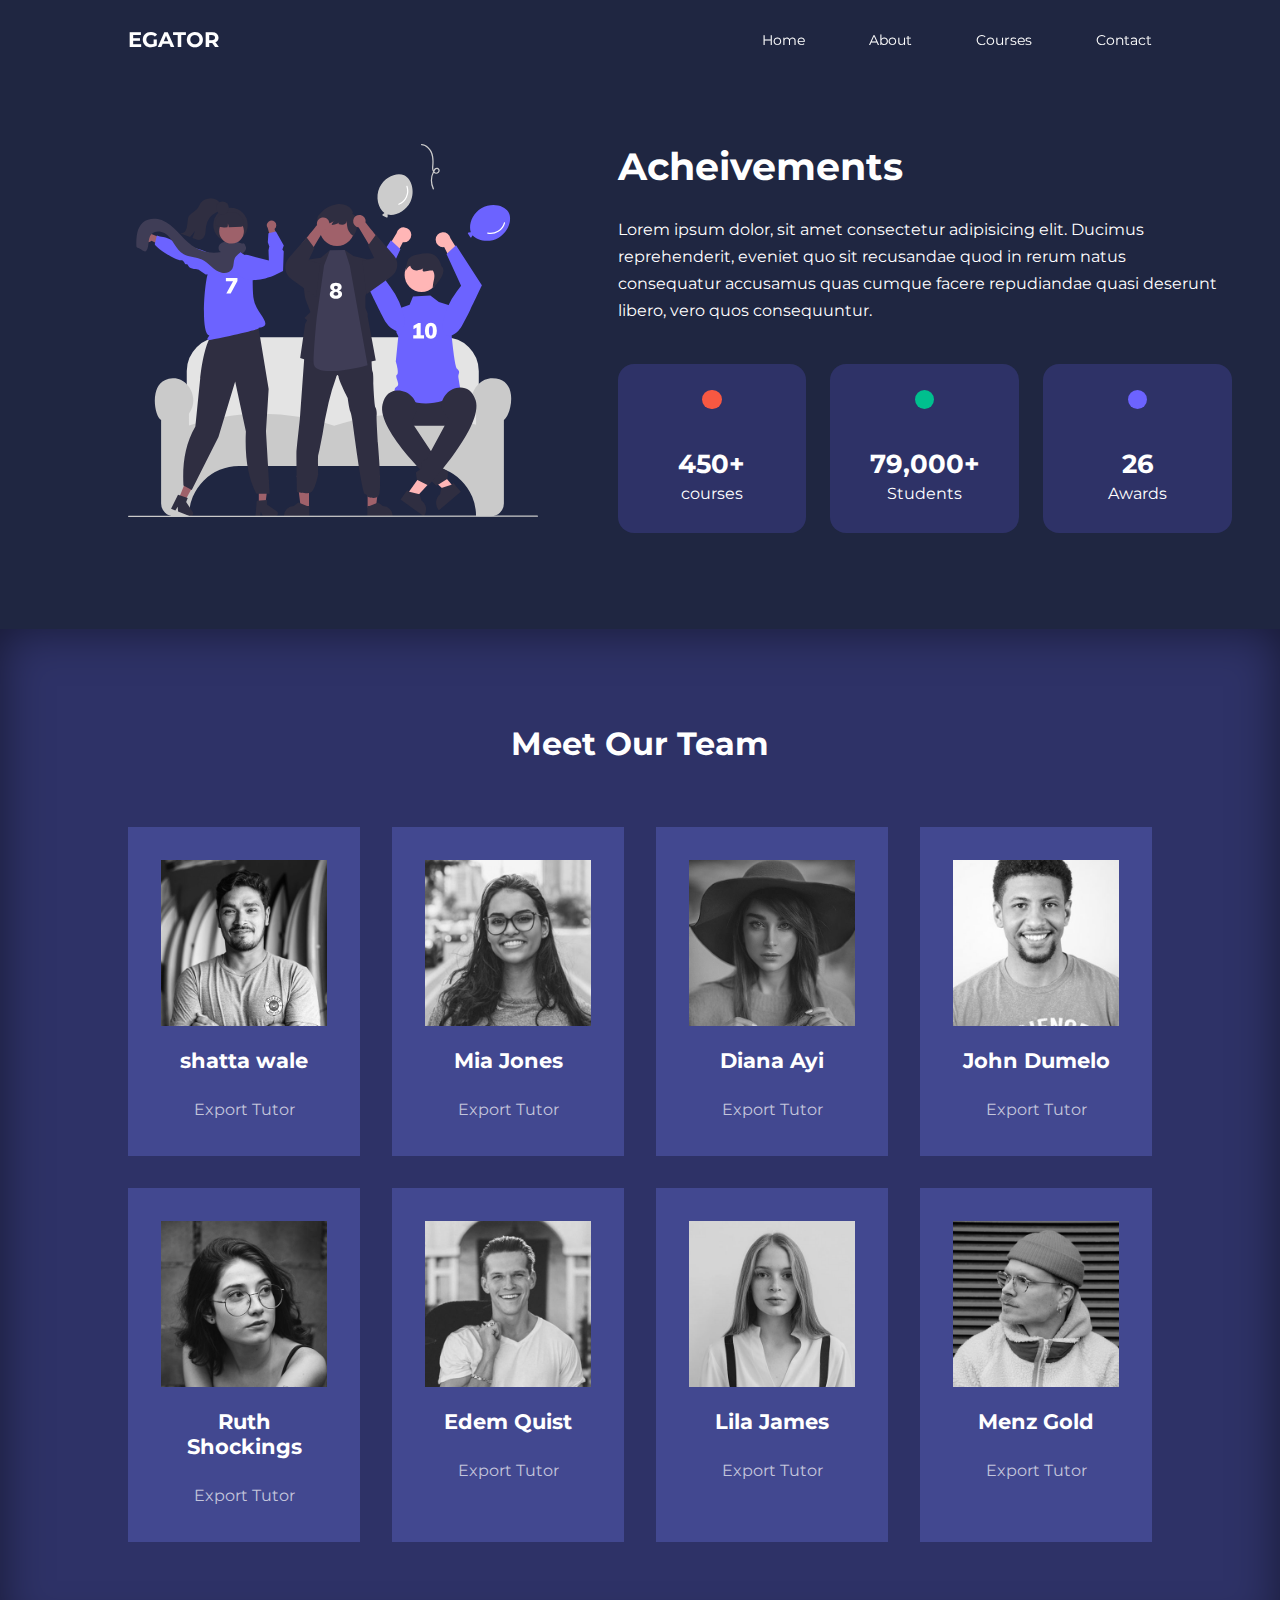
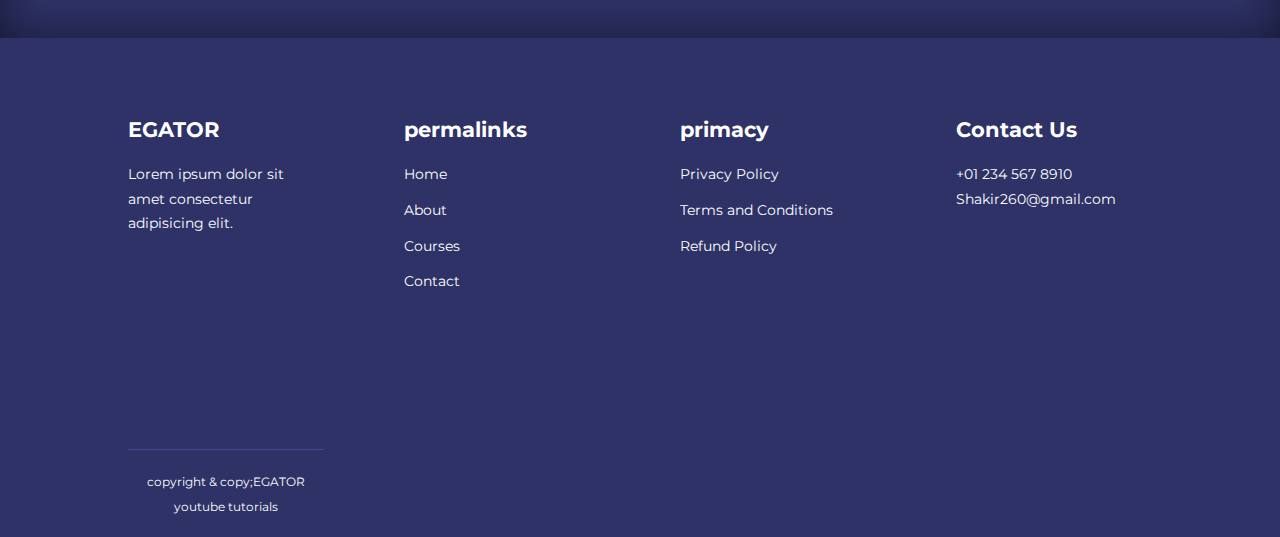
==== about.html @ bf0acf80 "completed" ====
<!DOCTYPE html>
<html lang="en">
  <head>
    <meta charset="UTF-8" />
    <meta name="viewport" content="width=device-width, initial-scale=1.0" />
    <title>
      Responsive Multipage Education Website Using HTML,CSS & Javascript
    </title>
    <!--ICONSCOUT CDN-->
    <link
      rel="stylesheet"
      href="https://unicons.iconscout.com/release/v2.1.6/css/unicons.css"
    />
    <!--GOOGLE FONTS(MONTSERRAT)-->
    <link rel="preconnect" href="http://fonts.googleapis.com" />
    <link rel="preconnect" href="https://fonts.gstatic.com" crossorigin />
    <link
      href="https://fonts.googleapis.com/css2?family=Montserrat:wght@300,400,500,600,700,800,900&display=swap"
      rel="stylesheet"
    />

    <link rel="stylesheet" href="about.css" />
    <link rel="stylesheet" href="style.css" />
    <style>
      body {
        background-image: url("images/bg-textture.png");
      }
    </style>
  </head>
  <body>
    <nav>
      <div class="container nav_container">
        <a href="index.html"><h4>EGATOR</h4></a>
        <ul class="nav_menu">
          <li><a href="index.html">Home</a></li>
          <li><a href="about.html">About</a></li>
          <li><a href="courses.html">Courses</a></li>
          <li><a href="contact.html">Contact</a></li>
        </ul>
        <button id="open-menu-btn"><i class="uil uil-bars"></i></button>
        <button id="close-menu-btn"><i class="uil uil-multiply"></i></button>
      </div>
    </nav>

    <!-- ================ end of nav bar -->

    <section class="about_achievements">
      <div class="container about_achievements-container">
        <div class="about_achievements-left">
          <img src="images/about achievements.svg" />
        </div>
        <div class="about_achievements-right">
          <h1>Acheivements</h1>
          <p>
            Lorem ipsum dolor, sit amet consectetur adipisicing elit. Ducimus
            reprehenderit, eveniet quo sit recusandae quod in rerum natus
            consequatur accusamus quas cumque facere repudiandae quasi deserunt
            libero, vero quos consequuntur.
          </p>
          <div class="achievements_cards">
            <article class="achievement_card">
              <span class="achievement_icon">
                <i class="uil uil-video"></i>
              </span>
              <h3>450+</h3>
              <p>courses</p>
            </article>

            <article class="achievement_card">
              <span class="achievement_icon">
                <i class="uil uil-users-alt"></i>
              </span>
              <h3>79,000+</h3>
              <p>Students</p>
            </article>

            <article class="achievement_card">
              <span class="achievement_icon">
                <i class="uil uil-trophy"></i>
              </span>
              <h3>26</h3>
              <p>Awards</p>
            </article>
          </div>
        </div>
      </div>
    </section>

    <!-- =================END OF ACHIEVEMENTS========== -->

    <section class="team">
      <h2>Meet Our Team</h2>
      <div class="container team_container">
        <article class="team_member">
          <div class="team_member-image">
            <img src="images/tm1.jpg" />
          </div>
          <div class="team_member-info">
            <h4>shatta wale</h4>
            <p>Export Tutor</p>
          </div>
          <div class="team_member-social">
            <a href="https://instagram.com" target="_blank"
              ><i class="uil uil-instagram"></i
            ></a>
            <a href="https://twitter.com" target="_blank"
              ><i class="uil uil-twitter-alt"></i
            ></a>
            <a href="https://linkedin.com" target="_blank"
              ><i class="uil uil-linkedin-alt"></i
            ></a>
          </div>
        </article>
        <article class="team_member">
          <div class="team_member-image">
            <img src="images/tm2.jpg" />
          </div>
          <div class="team_member-info">
            <h4>Mia Jones</h4>
            <p>Export Tutor</p>
          </div>
          <div class="team_member-social">
            <a href="https://instagram.com" target="_blank"
              ><i class="uil uil-instagram"></i
            ></a>
            <a href="https://twitter.com" target="_blank"
              ><i class="uil uil-twitter-alt"></i
            ></a>
            <a href="https://linkedin.com" target="_blank"
              ><i class="uil uil-linkedin-alt"></i
            ></a>
          </div>
        </article>

        <article class="team_member">
          <div class="team_member-image">
            <img src="images/tm3.jpg" />
          </div>
          <div class="team_member-info">
            <h4>Diana Ayi</h4>
            <p>Export Tutor</p>
          </div>
          <div class="team_member-social">
            <a href="https://instagram.com" target="_blank"
              ><i class="uil uil-instagram"></i
            ></a>
            <a href="https://twitter.com" target="_blank"
              ><i class="uil uil-twitter-alt"></i
            ></a>
            <a href="https://linkedin.com" target="_blank"
              ><i class="uil uil-linkedin-alt"></i
            ></a>
          </div>
        </article>
        <article class="team_member">
          <div class="team_member-image">
            <img src="images/tm4.jpg" />
          </div>
          <div class="team_member-info">
            <h4>John Dumelo</h4>
            <p>Export Tutor</p>
          </div>
          <div class="team_member-social">
            <a href="https://instagram.com" target="_blank"
              ><i class="uil uil-instagram"></i
            ></a>
            <a href="https://twitter.com" target="_blank"
              ><i class="uil uil-twitter-alt"></i
            ></a>
            <a href="https://linkedin.com" target="_blank"
              ><i class="uil uil-linkedin-alt"> </i
            ></a>
          </div>
        </article>
        <article class="team_member">
          <div class="team_member-image">
            <img src="images/tm5.jpg" />
          </div>
          <div class="team_member-info">
            <h4>Ruth Shockings</h4>
            <p>Export Tutor</p>
          </div>
          <div class="team_member-social">
            <a href="https://instagram.com" target="_blank"
              ><i class="uil uil-instagram"></i
            ></a>
            <a href="https://twitter.com" target="_blank"
              ><i class="uil uil-twitter-alt"></i
            ></a>
            <a href="https://linkedin.com" target="_blank"
              ><i class="uil uil-linkedin-alt"></i
            ></a>
          </div>
        </article>
        <article class="team_member">
          <div class="team_member-image">
            <img src="images/tm6.jpg" />
          </div>
          <div class="team_member-info">
            <h4>Edem Quist</h4>
            <p>Export Tutor</p>
          </div>
          <div class="team_member-social">
            <a href="https://instagram.com" target="_blank"
              ><i class="uil uil-instagram"> </i
            ></a>
            <a href="https://twitter.com" target="_blank"
              ><i class="uil uil-twitter-alt"></i
            ></a>
            <a href="https://linkedin.com" target="_blank"
              ><i class="uil uil-linkedin-alt"></i
            ></a>
          </div>
        </article>
        <article class="team_member">
          <div class="team_member-image">
            <img src="images/tm7.jpg" />
          </div>
          <div class="team_member-info">
            <h4>Lila James</h4>
            <p>Export Tutor</p>
          </div>
          <div class="team_member-social">
            <a href="https://instagram.com" target="_blank"
              ><i class="uil uil-instagram"></i
            ></a>
            <a href="https://twitter.com" target="_blank"
              ><i class="uil uil-twitter-alt"></i
            ></a>
            <a href="https://linkedin.com" target="_blank"
              ><i class="uil uil-linkedin-alt"></i
            ></a>
          </div>
        </article>
        <article class="team_member">
          <div class="team_member-image">
            <img src="images/tm8.jpg" />
          </div>
          <div class="team_member-info">
            <h4>Menz Gold</h4>
            <p>Export Tutor</p>
          </div>
          <div class="team_member-social">
            <a href="https://instagram.com" target="_blank"
              ><i class="uil uil-instagram"></i
            ></a>
            <a href="https://twitter.com" target="_blank"
              ><i class="uil uil-twitter-alt"></i
            ></a>
            <a href="https://linkedin.com" target="_blank"
              ><i class="uil uil-linkedin-alt"></i
            ></a>
          </div>
        </article>
      </div>
    </section>

    <footer class="footer">
      <div class="container footer_container">
        <div class="footer_1">
          <a href="index.html" class="footer_logo"><h4>EGATOR</h4></a>
          <p>Lorem ipsum dolor sit amet consectetur adipisicing elit.</p>
        </div>

        <div class="footer_2">
          <h4>permalinks</h4>
          <ul class="permalinks">
            <li><a href="index.html">Home</a></li>
            <li><a href="about.html">About</a></li>
            <li><a href="courses.html">Courses</a></li>
            <li><a href="contact.html">Contact</a></li>
          </ul>
        </div>

        <div class="footer_3">
          <h4>primacy</h4>
          <ul class="privacy">
            <li><a href="#">Privacy Policy</a></li>
            <li><a href="#">Terms and Conditions</a></li>
            <li><a href="#">Refund Policy</a></li>
          </ul>
        </div>

        <div class="footer_4">
          <h4>Contact Us</h4>
          <div>
            <p>+01 234 567 8910</p>
            <p>Shakir260@gmail.com</p>
          </div>

          <ul class="footer_socials">
            <li>
              <a href="#"><i class="uil uil-facebook-f"></i></a>
            </li>
            <li>
              <a href="#"><i class="uil uil-instagram-alt"></i></a>
            </li>
            <li>
              <a href="#"><i class="uil uil-twitter"></i></a>
            </li>
            <li>
              <a href="#"><i class="uil uil-linkedin-alt"></i></a>
            </li>
          </ul>
        </div>
        <div class="footer_copyright">
          <small>copyright & copy;EGATOR youtube tutorials</small>
        </div>
      </div>
    </footer>
    <script src="./main.js"></script>
  </body>
</html>
---- about.css ----
/*============ACHIEVEMENTS========*/
.about_achievements {
  margin-top: 3rem;
}
.about_achievements-container {
  display: grid;
  grid-template-columns: 40% 60%;
  gap: 5rem;
}
.about_achievements-right > p {
  margin: 1.6rem 0 2.5rem;
}
.achievements_cards {
  display: grid;
  grid-template-columns: repeat(3, 1fr);
  gap: 1.5rem;
}
.achievement_card {
  background: var(--color-bg1);
  padding: 1.6rem;
  border-radius: 1rem;
  text-align: center;
  transition: var(--transition);
}
.achievement_card:hover {
  background: var(--color-bg2);
  box-shadow: 0 3rem 3rem rgba(0, 0, 0, 0.3);
}
.achievement_icon {
  background: var(--color-danger);
  padding: 0.6rem;
  border-radius: 1rem;
  display: inline-block;
  margin-bottom: 2rem;
  font-size: 2rem;
}
.achievement_card:nth-child(2) .achievement_icon {
  background: var(--color-success);
}
.achievement_card:nth-child(3) .achievement_icon {
  background: var(--color-primary);
}
.achievements_card p {
  margin-top: 1rem;
}

/* ===========TEAM=========== */

.team {
  background: var(--color-bg1);
  box-shadow: inset 0 0 3rem rgba(0, 0, 0, 0.5);
}
.team_container {
  display: grid;
  grid-template-columns: repeat(4, 1fr);
  gap: 2rem;
}
.team_member {
  background: var(--color-bg2);
  padding: 2rem;
  border: 1px solid transparent;
  transition: var(--transition);
  position: relative;
  overflow: hidden;
}
.team_member:hover {
  background: transparent;
  border-color: var(--color-primary);
}
.team_member-image img {
  filter: saturate(0);
}
.team_member:hover img {
  filter: saturate(1);
}

.team_member-info * {
  text-align: center;
  margin-top: 1.4rem;
}
.team_member-info p {
  color: var(--color-light);
}
.team_member-social {
  position: absolute;
  top: 50%;
  transform: translateY(-50%);
  right: -100%;
  display: flex;
  flex-direction: column;
  background: var(--color-primary);
  border-radius: 1rem 0 0 1rem;
  box-shadow: -2rem 0 2rem rgba(0, 0, 0, 0.3);
  transition: var(--transition);
}
.team_member:hover .team_member-social {
  right: 0;
}
.team_member-social a {
  padding: 1rem;
}

/*=================MEDIA QUERIES(TABLETS)===========*/

@media screen and(max-width:1024px) {
  .about_achievements {
    margin-top: 2rem;
  }
  .about_achievement-container {
    grid-template-columns: 1fr;
    gap: 4rem;
  }
  .about_achievement-left {
    width: 80%;
    margin: 0 auto;
  }
  .team_container {
    grid-template-columns: repeat(3, 1fr);
    gap: 1.5rem;
  }
  .team_member {
    padding: 1rem;
  }
}

/*===========MEDIA QUERIES(TABLETS)========*/

@media screen and (max-width: 600px) {
  .achievement_card {
    grid-template-columns: 1fr 1fr;
    gap: 0.7rem;
  }
  .team_container {
    grid-template-columns: 1fr 1fr;
    gap: 0.7rem;
  }
  .team_member {
    padding: 0;
  }
  .team_member p {
    margin-bottom: 1.5rem;
  }
}
---- style.css ----
* {
  margin: 0;
  padding: 0;
  border: 0;
  outline: 0;
  text-decoration: none;
  list-style: none;
  box-sizing: border-box;
}
:root {
  --color-primary: #6c63ff;
  --color-success: #00bf8e;
  --color-warning: #f7c94b;
  --color-danger: #f75842;
  --color-danger-variant: rgba(247, 88, 66, 0.4);
  --color-white: #fff;
  --color-light: rgba(255, 255, 255, 0.7);
  --color-black: #000;
  --color-bg: #1f2641;
  --color-bg1: #2e3267;
  --color-bg2: #424890;

  --container-width-lg: 80%;
  --container-width-md: 90%;
  --container-width-sm: 94%;

  --transition: all 400ms ease;
}
body {
  font-family: "Montserrat", sans-serif;
  line-height: 1.7;
  color: var(--color-white);
  background: var(--color-bg);
}
.container {
  width: var(--container-width-lg);
  margin: 0 auto;
}
section {
  padding: 6rem 0;
}
section h2 {
  text-align: center;
  margin-bottom: 4rem;
}
h1,
h2,
h3,
h4,
h5 {
  line-height: 1.2;
}
h1 {
  font-size: 2.4rem;
}
h2 {
  font-size: 2rem;
}
h3 {
  font-size: 1.6rem;
}
h4 {
  font-size: 1.3rem;
}

a {
  color: var(--color-white);
}
img {
  width: 100%;
  display: block;
  object-fit: cover;
}
.btn {
  display: inline-block;
  background: var(--color-white);
  color: var(--color-black);
  padding: 1rem 2rem;
  border: 1px solid transparent;
  font-weight: 500;
  transition: var(--transition);
}
.btn:hover {
  background: transparent;
  color: var(--color-white);
  border-color: var(--color-white);
}
.btn-primary {
  background: var(--color-danger);
  color: var(--color-white);
}

/* =================NAVBAR============= */

nav {
  background: transparent;
  width: 100vw;
  height: 5rem;
  position: fixed;
  top: 0;
  z-index: 11;
}
/* change navbar styles on scroll using javascript*/

.window-scroll {
  background: var(--color-primary);
  box-shadow: 0 1rem 2rem rgba(0, 0, 0, 0.2);
}
.nav_container {
  height: 100%;
  display: flex;
  justify-content: space-between;
  align-items: center;
}
nav button {
  display: none;
}
.nav_menu {
  display: flex;
  align-items: center;
  gap: 4rem;
}
.nav_menu a {
  font-size: 0.9rem;
  transition: var(--transition);
}
.nav_menu a:hover {
  color: var(--color-bg2);
}

/*================HEADER=========*/

header {
  position: relative;
  top: 5rem;
  overflow: hidden;
  height: 70vh;
  margin-bottom: 5rem;
}
.header_container {
  display: grid;
  grid-template-columns: 1fr 1fr;
  align-items: center;
  gap: 5rem;
  height: 100%;
}
.header_left p {
  margin: 1rem 0 2.4rem;
}

/*================CATEGORIES=========*/

.categories {
  background: var(--color-bg1);
  height: 32rem;
}
.categories h1 {
  line-height: 1;
  margin-bottom: 3rem;
}
.categories_container {
  display: grid;
  grid-template-columns: 40% 60%;
  gap: 4rem;
}
.categories_left {
  margin-right: 4rem;
}
.categories_left p {
  margin: 1rem 0 3rem;
}
.categories_right {
  display: grid;
  grid-template-columns: repeat(3, 1fr);
  gap: 1.2rem;
}
.category {
  background: var(--color-bg2);
  padding: 2rem;
  border-radius: 2rem;
  transition: var(--transition);
}
.category:hover {
  box-shadow: 0 3 rem rgba(0, 0, 0, 0.3);
  z-index: 1;
}

.category:nth-child(2) .category_icon {
  background: var(--color-danger);
}
.category:nth-child(3) .category_icon {
  background: var(--color-success);
}
.category:nth-child(4) .category_icon {
  background: var(--color-warning);
}
.category:nth-child(5) .category_icon {
  background: var(--color-success);
}

.category_icon {
  background: var(--color-primary);
  padding: 0.7rem;
  border-radius: 0.9rem;
}
.category h5 {
  margin: 2rem 0 1rem;
}
.category p {
  font-size: 0.85rem;
}
/* =======POPULAR  COURSES======= */

.courses {
  margin-top: 20rem;
}
.courses_container {
  display: grid;
  grid-template-columns: repeat(3, 1fr);
  gap: 2rem;
}

.course {
  background: var(--color-bg1);
  text-align: center;
  border: 1px solid transparent;
  transition: var(--transition);
}
.course:hover {
  background: transparent;
  border-color: var(--color-primary);
}
.course_info {
  padding: 2rem;
}
.course_info p {
  margin: 1.2rem 0 2rem;
  font-size: 0.9rem;
}

/*=======faqs===========*/

.faqs {
  background: var(--color-bg1);
  box-shadow: inset 0 0 3rem rgba(0, 0, 0, 0.5);
}
.faqs_container {
  display: grid;
  grid-template-columns: 1fr 1fr;
  gap: 1rem;
}
.faq {
  padding: 2rem;
  display: flex;
  align-items: center;
  gap: 1.4rem;
  height: fit-content;
  background: var(--color-primary);
  cursor: pointer;
}
.faqs h4 {
  font-size: 1rem;
  line-height: 2.2;
}

.faqs_icon {
  align-self: flex-start;
  font-size: 1.2rem;
}

.faqs p {
  margin-top: 0.8rem;
  display: none;
}
.faq.open p {
  display: block;
}
/*============TESTIMONIALS========*/

.testimonials_container {
  overflow-x: hidden;
  position: relative;
  margin-bottom: 5rem;
}
.testimonial {
  padding-top: 2rem;
}
.avatar {
  width: 6rem;
  height: 6rem;
  border-radius: 50%;
  overflow: hidden;
  margin: 0 auto 1rem;
  border: 1rem solid var(--color-bg1);
}
.testimonial_info {
  text-align: center;
}
.testimonial_body {
  background: var(--color-primary);
  padding: 2rem;
  margin-top: 3rem;
  position: relative;
}
.testimonial_body::before {
  content: "";
  display: block;
  background: linear-gradient(
    135deg,
    transparent,
    var(--color-primary),
    var(--color-primary),
    var(--color-primary)
  );
  width: 3rem;
  height: 3rem;
  position: absolute;
  left: 50%;
  top: -1.5rem;
  transform: rotate(45deg);
}

/*========FOOTER=======*/

footer {
  background: var(--color-bg1);
  padding-top: 5rem;
  font-size: 0.9rem;
}
.footer_container {
  display: grid;
  grid-template-columns: repeat(4, 1fr);
  gap: 5rem;
}
.footer_container > div h4 {
  margin-bottom: 1.2rem;
}
.footer_1 p {
  margin: 0 0 2rem;
}
footer ul li {
  margin-bottom: 0.7rem;
}
footer ul li a:hover {
  text-decoration: underline;
}
.footer_socials {
  display: flex;
  gap: 1rem;
  font-size: 1.2rem;
  margin-top: 2rem;
}
.footer_copyright {
  text-align: center;
  margin-top: 4rem;
  padding: 1.2rem 0;
  border-top: 1px solid var(--color-bg2);
}

/*===================MEDIA QUERIES (TABLETS)==========*/

@media screen and (max-width: 1024px) {
  body {
    .container {
      width: var(--container-width-md);
    }
    h1 {
      font-size: 2.2rem;
    }
    h2 {
      font-size: 1.7rem;
    }
    h3 {
      font-size: 1.4rem;
    }
    h4 {
      font-size: 1.2rem;
    }
  }
  /*==============navbar================*/
  nav button {
    display: inline-block;
    background: transparent;
    font-size: 1.8rem;
    color: var(--color-white);
    cursor: pointer;
  }
  nav button#close-menu-btn {
    display: none;
  }
  .nav_menu {
    position: fixed;
    top: 5rem;
    right: 5%;
    height: fit-content;
    width: 18rem;
    flex-direction: column;
    gap: 0;
    display: none;
  }
  .nav_menu li {
    width: 100%;
    height: 5.8rem;
    animation: animateNavItems 400ms linear forwards;
    transform-origin: top right;
    opacity: 0;
  }
  .nav_menu li:nth-child(2) {
    animation-delay: 200ms;
  }
  .nav_menu li:nth-child(3) {
    animation-delay: 400ms;
  }
  .nav_menu li:nth-child(4) {
    animation-delay: 600ms;
  }
  @keyframes animateNavItems {
    0% {
      transform: rotateZ(-90deg) rotateX(90deg) scale(0.1);
    }
    100% {
      transform: rotateZ(0) rotateX(0) scale(1);
      opacity: 1;
    }
  }
  .nav_menu li a {
    background: var(--color-primary);
    box-shadow: -4rem 6rem 10rem rgba(0, 0, 0, 0.6);
    width: 100%;
    height: 100%;
    display: grid;
    place-items: center;
  }
  .nav_menu li a:hover {
    background: var(--color-bg2);
    color: var(--color-white);
  }

  /*==============HEADER=================*/
  header {
    height: 52vh;
    margin-bottom: 4rem;
  }
  .header_container {
    gap: 0;
    padding-bottom: 3rem;
  }
  /*=============CATEGORIES==========*/
  .categories {
    height: auto;
  }
  .categories_container {
    grid-template-columns: 1fr;
    gap: 3rem;
  }
  .categories_left {
    margin-right: 0;
  }

  /*=========POPULAR COURSES================*/
  .courses {
    margin-top: 0;
  }
  .courses_container {
    grid-template-columns: 1fr 1fr;
  }
  /*==================faqs========*/
  .faqs_container {
    grid-template-columns: 1fr;
  }
  .faq {
    padding: 1.5rem;
  }
  /*==================FOOTER========*/
  .footer_container {
    grid-template-columns: 1fr 1fr;
  }
}
/*==================MEDIA QUERIES(PHONES)========*/
@media screen and(max-width:600px) {
  .container {
    width: var(--container-width-sm);
  }
  /*==================NAVBAR========*/
  .nav_menu {
    right: 3%;
  }
  /*==================header========*/
  header {
    height: 100vh;
  }
  .header_container {
    grid-template-columns: 1fr;
    text-align: center;
    margin-top: 0;
  }
  .header_left p {
    margin-bottom: 1.3rem;
  }
  /*==================CATEGORIES========*/
  .categories_right {
    grid-template-columns: 1fr 1fr;
    gap: 0.7rem;
  }
  .category {
    padding: 1rem;
    border-radius: 1rem;
  }
  .category_icon {
    margin-top: 4px;
    display: inline-block;
  }
  /*==================popular courses========*/
  .courses_container {
    grid-template-columns: 1fr;
  }
  /*==================testimonials========*/
  .testimonial_body {
    padding: 1.2rem;
  }
  /*==================footer========*/
  .footer_container {
    grid-template-columns: 1fr;
    text-align: center;
    gap: 2rem;
  }
  .footer_1 p {
    margin: 1rem auto;
  }
  .footer_socials {
    justify-content: center;
  }
}
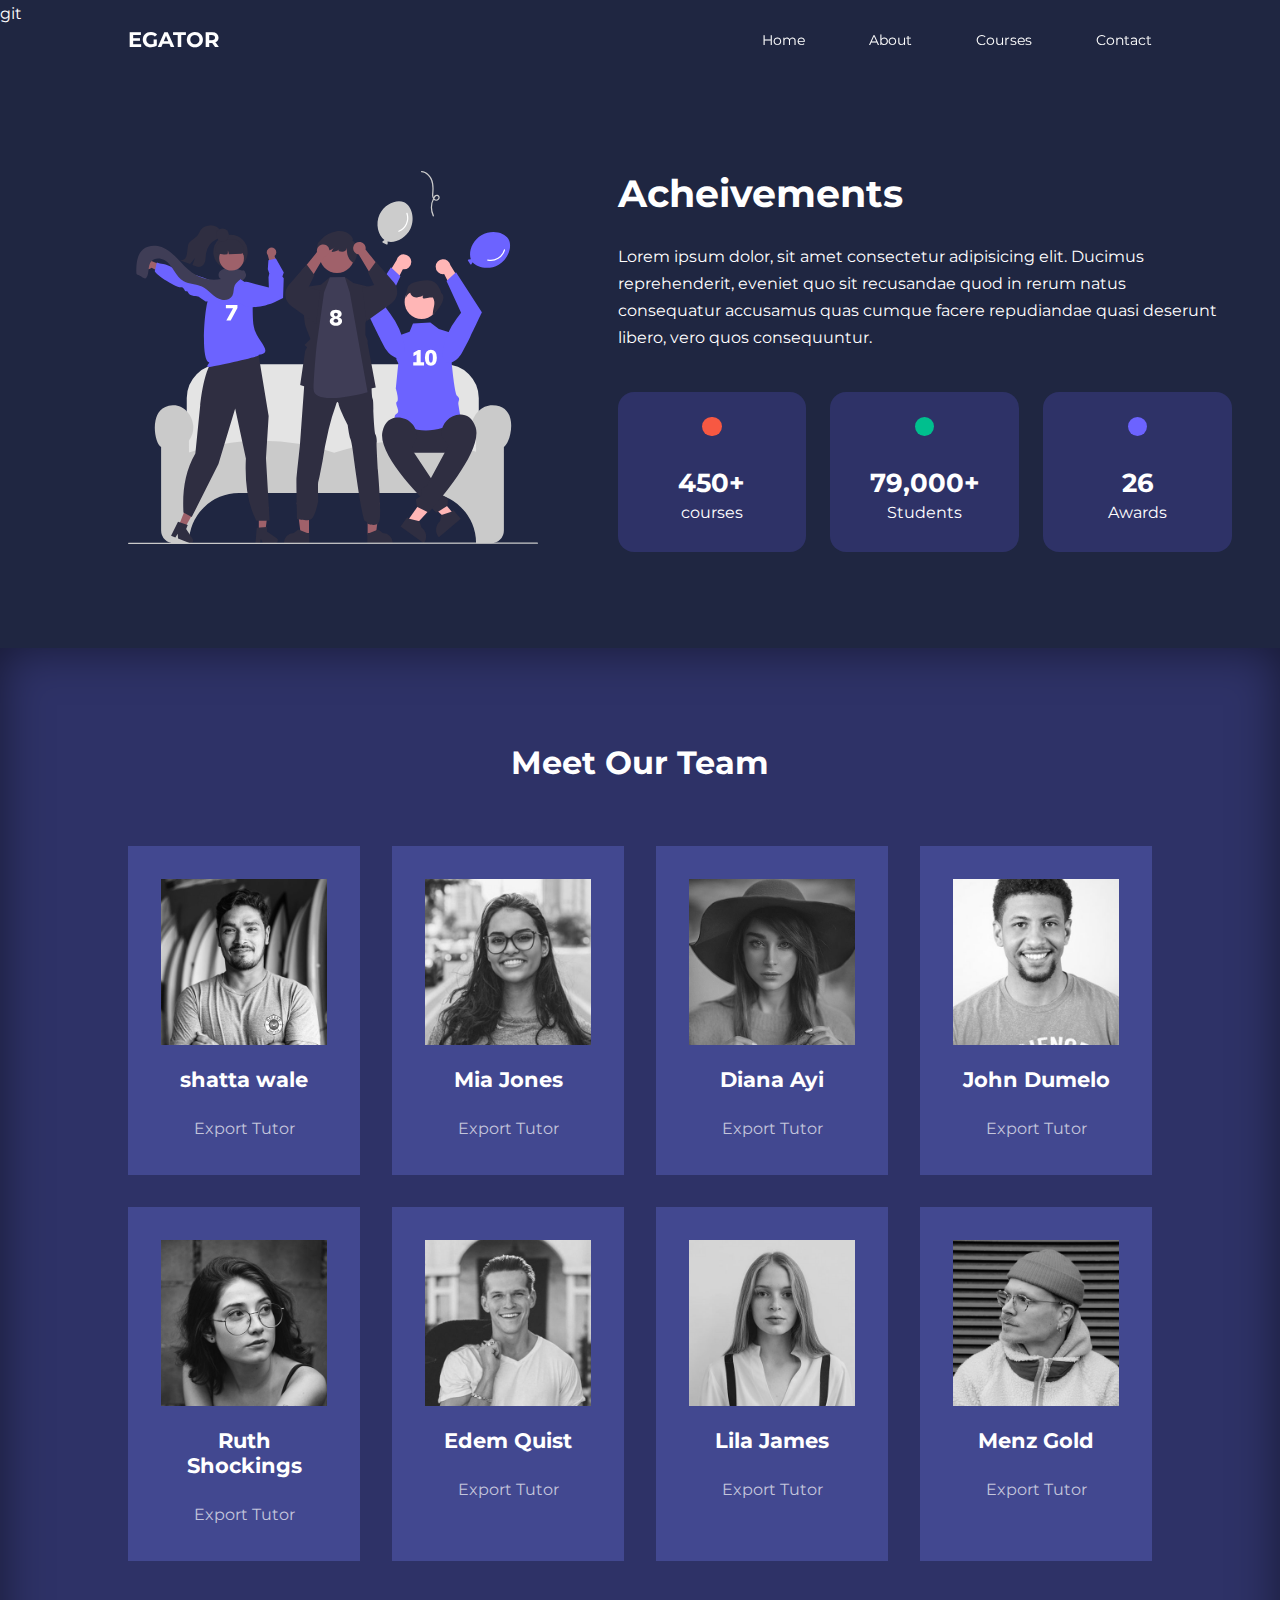
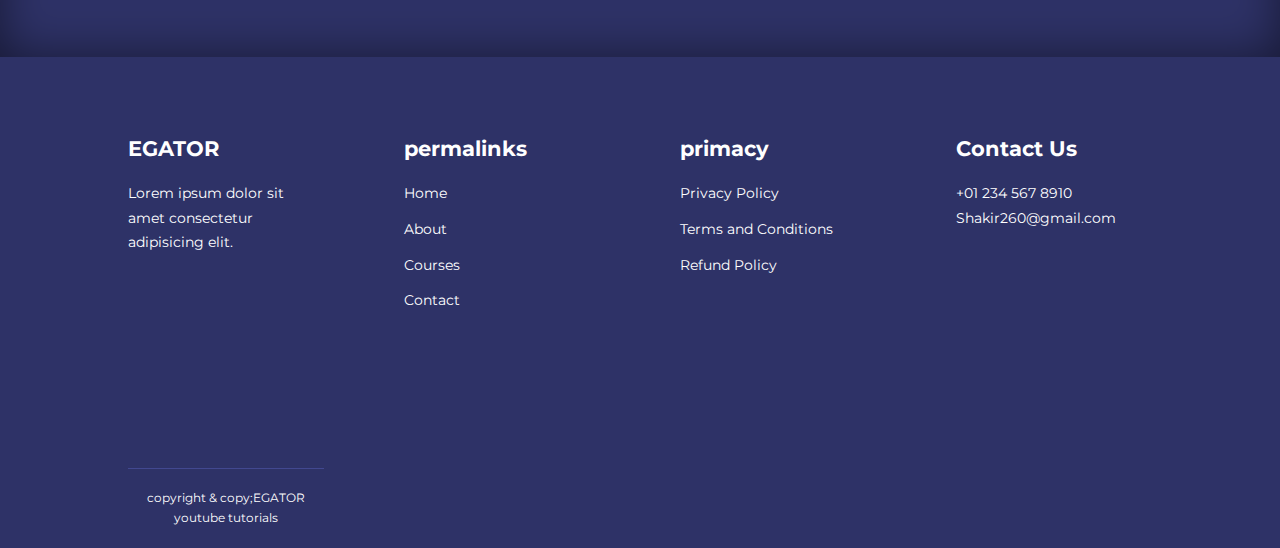
==== commit daf4dc95: "sucess" ====
--- a/about.html
+++ b/about.html
@@ -1,4 +1,4 @@
-<!DOCTYPE html>
+git <!DOCTYPE html>
 <html lang="en">
   <head>
     <meta charset="UTF-8" />
